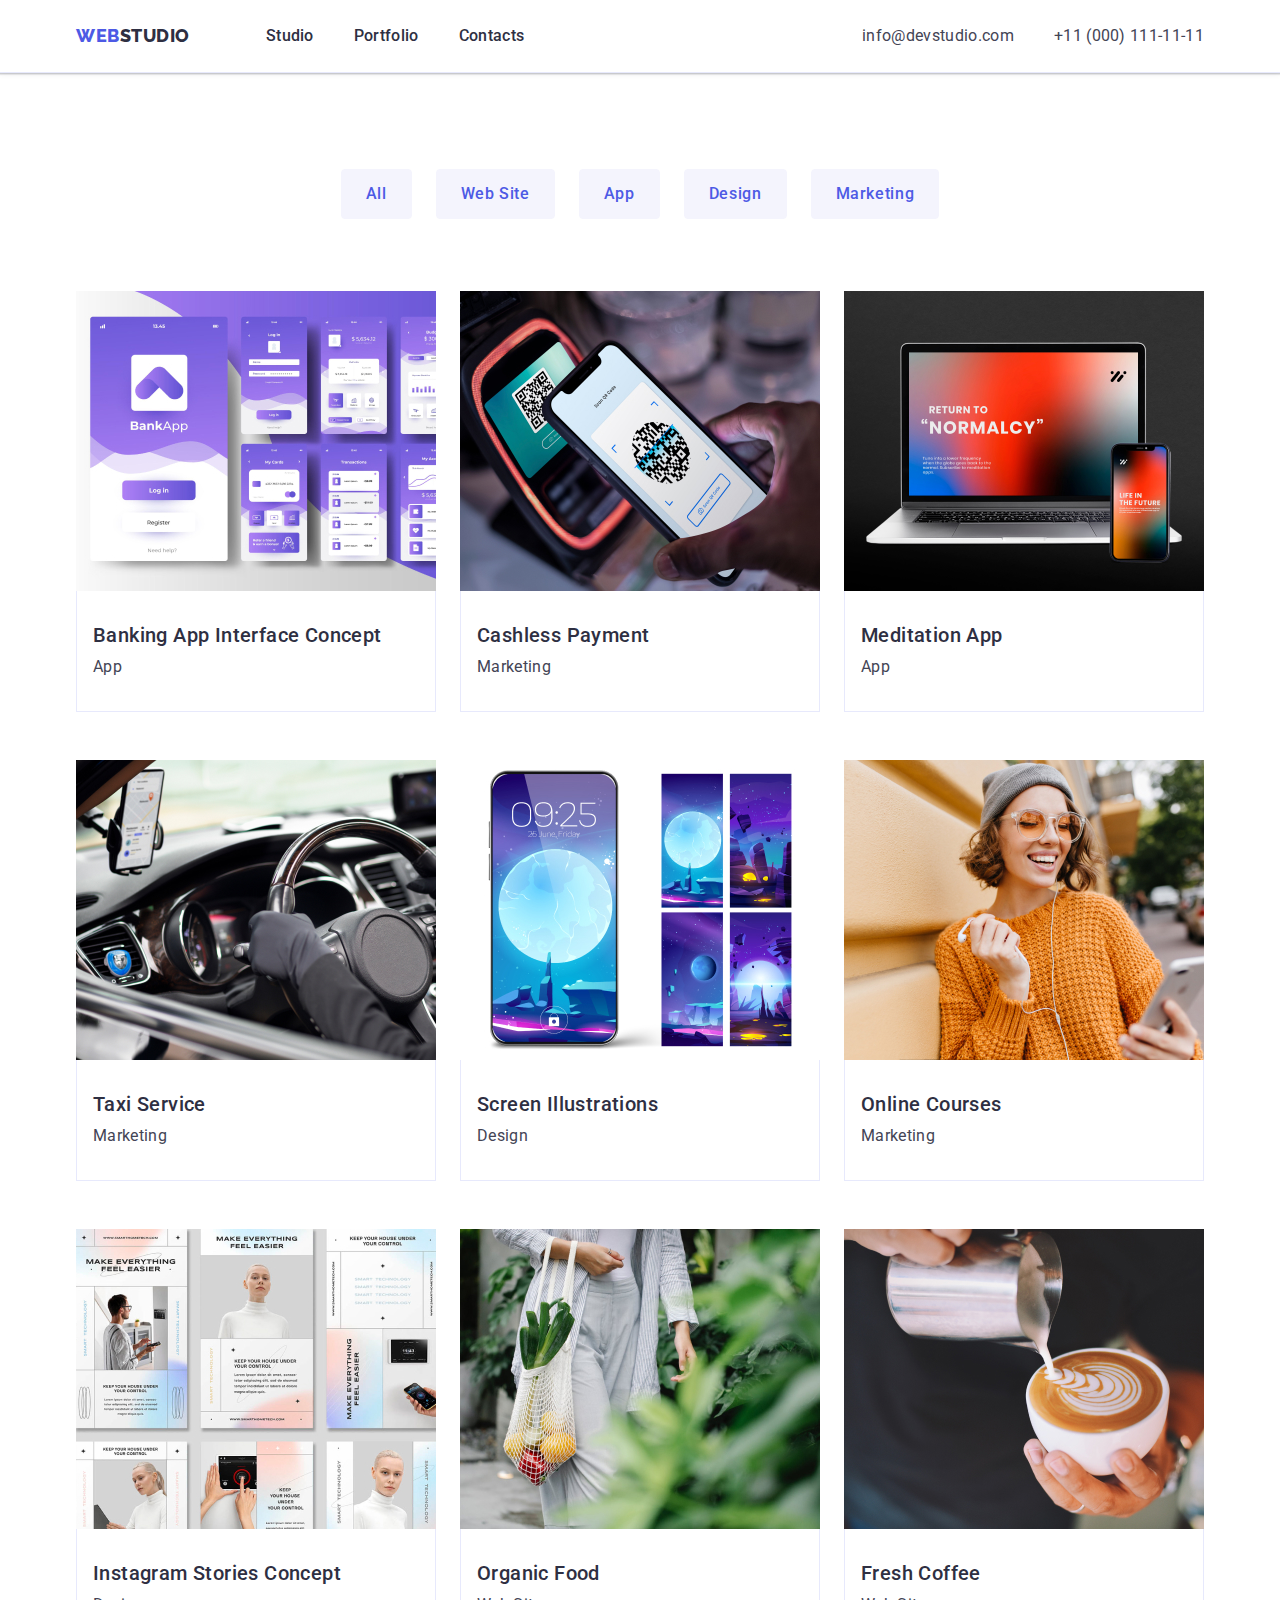
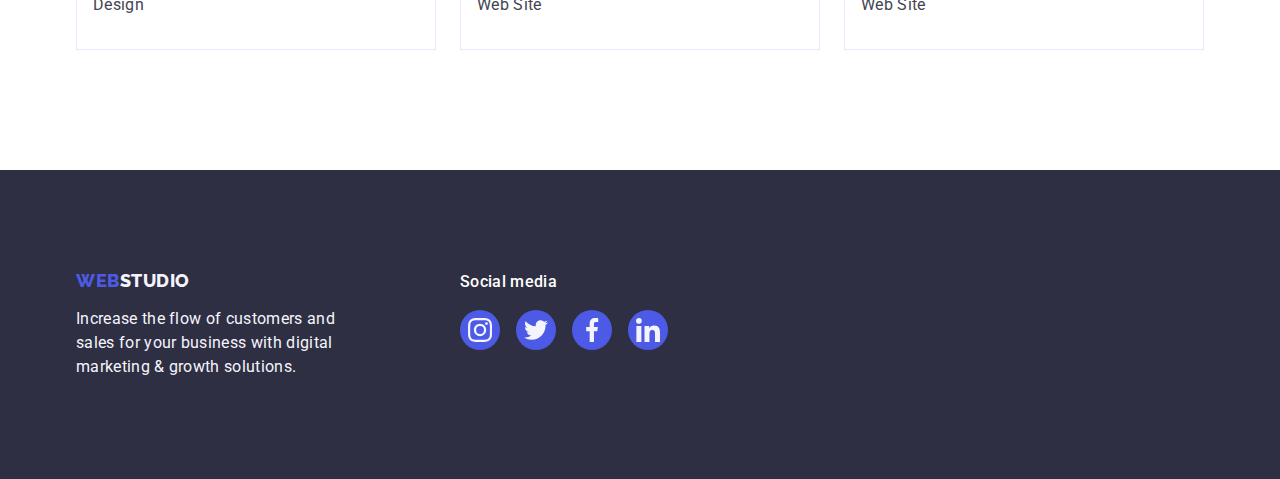
==== portfolio.html @ c82ad224 "Initial commit" ====
<!DOCTYPE html>
<html lang="en">

<head>
    <meta charset="UTF-8">
    <meta http-equiv="X-UA-Compatible" content="IE=edge">
    <meta name="viewport" content="width=device-width, initial-scale=1.0">
    <title>Hw1</title>
    <link rel="preconnect" href="https://fonts.googleapis.com">
    <link rel="preconnect" href="https://fonts.gstatic.com" crossorigin>
    <link href="https://fonts.googleapis.com/css2?family=Raleway:wght@800&family=Roboto:wght@400;500;700;900&display=swap" rel="stylesheet">
    <link href="https://cdn.jsdelivr.net/npm/modern-normalize@1.1.0/modern-normalize.min.css" rel="stylesheet">
    <link rel="stylesheet" href="./css/style.css">
</head>

<!-- Body -->

<body class="body">

    <!-- Header -->
    <header class="header">
    
        <!-- Navigation -->
        <div class="container header-container">
            <nav class="heder-nav">
                <a href="./index.html" class="link web-logo logo">Web<span class="head-studio">Studio</span></a>
                <ul class="list head-nav-links">
                    <li> <a href="./index.html" class="header-links link links"> Studio </a> </li>
                    <li> <a href="./portfolio.html" class="header-links link links"> Portfolio </a> </li>
                    <li> <a href="" class="header-links link links"> Contacts </a> </li>
                </ul>
            </nav>
            <!-- Adress -->
            <address class="adress">
                <ul class="list contact-head-list">
                    <li><a href="mailto:info@devstudio.com" class="link adress-link links">info@devstudio.com</a></li>
                    <li><a href="tel:+110001111111" class="link contact-link links">+11 (000) 111-11-11</a></li>
                </ul>
            </address>
        </div>
    
    </header>



    <!-- Main content-->
    <main>

        <section class="portfolio-sections">
            <div class="container">
                <h1 hidden class="prtf-hidden-title">Buttons</h1>
                <!-- Filters Buttons -->
                <ul class="list filter-button-list">
                    <li>
                        <button type="button" class="filter-button btns">All</button>
                    </li>
                    <li>
                        <button type="button" class="filter-button btns">Web Site</button>
                    </li>
                    <li>
                        <button type="button" class="filter-button btns">App</button>
                    </li>
                    <li>
                        <button type="button" class="filter-button btns">Design</button>
                    </li>
                    <li>
                        <button type="button" class="filter-button btns">Marketing</button>
                    </li>
                </ul>
            

                <!-- Finger -->

                <!-- Rows -->


                <!-- Row 1 -->
            
                <ul class="list prtf-card-list">
                    <!-- Project Card 1 -->
                    <li class="prtf-card-item">
                        <a href="" class="link prtf-card-link">
                            <img src="./images/portfolio/violet-screens.jpg" alt="Violet-screens" width="360" height="300">
                            <div class="prtf-card-content">
                                <h2 class="description">Banking App Interface Concept</h2>
                                <p class="prtf-paragraph">App</p>
                            </div>
                        </a>
                    </li>
                    <!-- Project Card 2 -->
                    <li class="prtf-card-item">
                        <a href="" class="link prtf-card-link">
                            <img src="./images/portfolio/pay-phone.jpg" alt="Cars playment" width="360" height="300">
                            <div class="prtf-card-content">
                                <h2 class="description">Cashless Payment</h2>
                                <p class="prtf-paragraph">Marketing</p>
                            </div>
                        </a>
                    </li>
                    <!-- Project Card 3 -->
                    <li class="prtf-card-item">
                        <a href="" class="link prtf-card-link">
                            <img src="./images/portfolio/notebook.jpg" alt="Notebook" width="360" height="300">
                            <div class="prtf-card-content">
                                <h2 class="description">Meditation App</h2>
                                <p class="prtf-paragraph">App</p>
                            </div>
                        </a>
                    </li>
                    <!-- Row 2 -->
                    <!-- Project Card 1 -->
                    <li class="prtf-card-item">
                        <a href="" class="link prtf-card-link">
                            <img src="./images/portfolio/car-sterring.jpg" alt="Taxi" width="360" height="300">
                            <div class="prtf-card-content">
                                <h2 class="description">Taxi Service</h2>
                                <p class="prtf-paragraph">Marketing</p>
                            </div>
                        </a>
                    </li>
                    <!-- Project Card 2 -->
                    <li class="prtf-card-item">
                        <a href="" class="link prtf-card-link">
                            <img src="./images/portfolio/moon-on-screen.jpg" alt="Screen illustrations" width="360" height="300">
                            <div class="prtf-card-content">
                                <h2 class="description">Screen Illustrations</h2>
                                <p class="prtf-paragraph">Design</p>
                            </div>
                        </a>
                    </li>
                    <!-- Project Card 3 -->
                    <li class="prtf-card-item">
                        <a href="" class="link prtf-card-link">
                            <img src="./images/portfolio/girl.jpg" alt="Smile girl" width="360" height="300">
                            <div class="prtf-card-content">
                                <h2 class="description">Online Courses</h2>
                                <p class="prtf-paragraph">Marketing</p>
                            </div>
                        </a>
                    </li>
                    <!-- Row 3 -->
                    <!-- Project Card 1 -->
                    <li class="prtf-card-item">
                        <a href="" class="link prtf-card-link">
                            <img src="./images/portfolio/ankets.jpg" alt="Instagram stories concept" width="360" height="300">
                            <div class="prtf-card-content">
                                <h2 class="description">Instagram Stories Concept</h2>
                                <p class="prtf-paragraph">Design</p>
                            </div>
                        </a>
                    </li>
                    <!-- Project Card 2 -->
                    <li class="prtf-card-item">
                        <a href="" class="link prtf-card-link">
                            <img src="./images/portfolio/fruit-pack.jpg" alt="Organic food" width="360" height="300">
                            <div class="prtf-card-content">
                                <h2 class="description">Organic Food</h2>
                                <p class="prtf-paragraph">Web Site</p>
                            </div>
                        </a>
                    </li>
                    <!-- Project Card 3 -->
                    <li class="prtf-card-item">
                        <a href="" class="link prtf-card-link">
                            <img src="./images/portfolio/coffe.jpg" alt="Fresh coffee" width="360" height="300">
                            <div class="prtf-card-content">
                                <h2 class="description">Fresh Coffee</h2>
                                <p class="prtf-paragraph">Web Site</p>
                            </div>
                        </a>
                    </li>
                </ul>
            </div>
           
        </section>
    </main>


    <!-- Footer -->

    <footer class="footer ">
        <div class="container flex-footer">
            <div class="footer-logo">
                <a href="./index.html" class="link web-logo logo-pad">Web<span class="studio-color">Studio</span></a>
                <p class="foter-paragraph">Increase the flow of customers and sales for your business with digital marketing
                    &#38; growth solutions.</p>
            </div>
            <div class="social-media">
                <p class="social-title">Social media</p>
                <ul class="list social-footer">
                    <li class="social-footer-list">
                        <a href="" class="link footer-items" target="_blank" rel="noopener norefferer">
                            <svg class="icon" width="24" height="24">
                                <use href="./images/icons.svg#instagram"></use>
                            </svg>
                        </a>
                    </li>
                    <li class="social-footer-list">
                        <a href="" class="link footer-items" target="_blank" rel="noopener norefferer">
                            <svg class="icon" width="24" height="24">
                                <use href="./images/icons.svg#twitter"></use>
                            </svg>
                        </a>
                    </li>
                    <li class="social-footer-list">
                        <a href="" class="link footer-items" target="_blank" rel="noopener norefferer">
                            <svg class="icon" width="24" height="24">
                                <use href="./images/icons.svg#facebook"></use>
                            </svg>
                        </a>
                    </li>
                    <li class="social-footer-list">
                        <a href="" class="link footer-items" target="_blank" rel="noopener norefferer">
                            <svg class="icon" width="24" height="24">
                                <use href="./images/icons.svg#linkedin"></use>
                            </svg>
                        </a>
                    </li>
                </ul>
            </div>
        </div>
    </footer>
</body>

</html>
---- css/style.css ----
/* Reset */
h1,h2,h3,h4,h5,h6,p {margin: 0;}
a {text-decoration: none; color: currentColor;}
ul {margin: 0; padding: 0; list-style: none;}
img {display: block; max-width: 100%; height: auto;}
button {cursor: pointer; color: currentColor;}
li:last-child {margin-bottom: 0;}
.list {list-style: none; padding: 0; margin: 0;
}
.link { text-decoration: none; color: currentColor;
}


/* Root */
:root {
	--iris: #4d5ae5;
	--ocean: #404bbf;
	--navy-blue: #2e2f42;
	--green: #31d0aa;
	--slate: #434455;
	--light-slate: #8e8f99;
	--cornflower: #e7e9fc;
	--cloud: #f4f4fd;
	--navy-blue-modal: #2e2f42;
	--grey: #2e2f42;
	--white: #ffffff;
	--dairy: #fcfcfc;

}

/* Other */
.body {
font-family: "Roboto", sans-serif; 
color: var(--slate); 
background-color: var(--white);
}

.links:hover, .links:focus {
color: var(--ocean); 
cursor: pointer
}

.container{
width: 1158px;
margin: 0 auto;
padding-left: 15px;
padding-right: 15px;
}

.sections{
padding: 120px 0;
}

.icon{
fill: var(--cloud);
}



/* Header */
.header{
border-bottom: 1px solid var(--cornflower);
box-shadow: 0px 2px 1px rgba(46, 47, 66, 0.08), 0px 1px 1px rgba(46, 47, 66, 0.16), 0px 1px 6px rgba(46, 47, 66, 0.08);

}



/* logo */
.web-logo {
font-family: "Raleway", sans-serif;
font-weight: 800;
font-size: 18px;
line-height: 1.17;
letter-spacing: 0.03em;
text-transform: uppercase;
color: var(--iris);
}
.logo{
margin-right: 76px;
}

.head-studio {
font-family: "Raleway", sans-serif;
font-weight: 800;
font-size: 18px;
line-height: 1.3;
letter-spacing: 0.03em;
text-transform: uppercase;
color: var(--navy-blue);
}

/* Navigation */
.heder-nav{
display: flex;
align-items: center;
margin-right: auto;
}


/* links */
.adress-link, .contact-link {
color: var(--slate);
display: block;
padding-top: 24px;
padding-bottom: 24px;
}

.adress {
font-style: normal;
font-weight: 400;
font-size: 16px;
line-height: 1.5;
letter-spacing: 0.02em;
}

.header-links{
display: block;
padding-top: 24px;
padding-bottom: 24px;
font-weight: 500;
font-size: 16px;
line-height: 1.5;
letter-spacing: 0.02em;
color: var(--grey);
}


/* Header flex elements */
.header-container, .contact-head-list{
display: flex;
align-items: center;
gap: 40px;
}

.head-nav-links{
display: flex;
align-items: center;
gap: 40px;
}


/* Studio */

/* Hero image */
.first-sections {
background-color: var(--grey);
padding: 188px 0;
background-image: linear-gradient(rgba(46, 47, 66, 0.7), rgba(46, 47, 66, 0.7)), url(../images/background/people-office1.jpg);
background-repeat: no-repeat;
background-position: center;
background-size: cover;
max-width: 1440px;
margin: 0 auto;
}



.first-title {
font-weight: 700;
font-size: 56px;
text-align: center;
letter-spacing: 0.02em;
line-height: 1.07;
color: var(--white);
width: 496px;
margin: 0 auto;
margin-bottom: 48px;
max-width: 496px;
}


 /* Order button */
.order-button {
font-family: "Roboto", sans-serif;
background-color: var(--iris);
font-weight: 500;
font-size: 16px;
line-height: 1.5;
letter-spacing: 0.04em;
color: var(--white);
cursor: pointer;
margin: 0 auto;
}

.btn{
gap: 10px;
align-items: center;
display: block;
min-width: 169px;
height: 56px;
border: none;
border-radius: 4px; 
box-shadow: 0px 4px 4px rgba(0, 0, 0, 0.15); 
padding: 16px 32px;
}

.order-button:hover, .order-button:focus {
background-color: var(--ocean);
}


/* Section 1 */
.second-sections {
}

.hidden-title {
}

.title-list {
width: 264px;
}
.strategy-icons-container{
display: flex;
align-items: center;
justify-content: center;
width: 264px;
height: 112px;
background: var(--cloud);
border-radius: 4px;
/* padding: 24px 100px; */
margin-bottom: 8px;
}

.strategy-icons{
}

.cards-title {
font-weight: 500;
font-size: 20px;
line-height: 1.2;
letter-spacing: 0.02em;
color: var(--navy-blue);
margin-bottom: 8px;
}

.std-paragraph {
font-weight: 400;
font-size: 16px;
line-height: 1.5;
letter-spacing: 0.02em;
color: var(--slate);
}


/* Flex elements section 1*/
.flex-features{
display: flex;
justify-content: center;
align-items: center;
flex-direction: row;
gap: 24px;
}


/* Section 2 */
.thrid-sections {
padding-bottom: 120px;
}

.second-title {
font-weight: 700;
font-size: 36px;
text-align: center;
line-height: 1.11;
letter-spacing: 0.02em;
text-transform: capitalize;
color: var(--navy-blue);
margin-bottom: 72px;
}

/* flex elements section 2*/
.studio-image-list{
display: flex;
justify-content: center;
align-items: center;
gap: 24px;
}

.studio-image{
width: calc((100% - 48px) / 3);
}


/* Section 3 */
.four-sections {
background-color: var(--cloud);
}

.thrid-title {
font-weight: 700;
font-size: 36px;
line-height: 1.11;
text-align: center;
letter-spacing: 0.02em;
text-transform: capitalize;
color: var(--navy-blue);
margin-bottom: 72px;
}

.photo-title{
font-weight: 500;
font-size: 20px;
line-height: 1.2;
letter-spacing: 0.02em;
color: var(--navy-blue);
margin-bottom: 8px;
text-align: center;
}

.photo-text{
text-align: center;
margin-bottom: 8px;
}

.descr-photo{
padding: 32px 0px;
}

.team-list {
background-color: var(--white);
}

.team-item-container {
box-shadow: 0px 1px 6px rgba(46, 47, 66, 0.08), 
0px 1px 1px rgba(46, 47, 66, 0.16), 
0px 2px 1px rgba(46, 47, 66, 0.08);
border-radius: 0px 0px 4px 4px;
}



/* Flex elements section 3*/
.team-list-container {
display: flex;
justify-content: center;
align-items: center;
gap: 24px;
}
.social-list{
display: flex;
flex-direction: row;
align-items: center;
justify-content: center;
gap: 24px;
}
.social-items-list{

}
.social-items{
display: flex;
align-items: center;
justify-content: center;
width: 40px;
height: 40px;
background-color: var(--iris);
border-radius: 50%;
}

.social-items:hover, .social-items:focus{background-color: var(--ocean);}

/* Section 4 */

.customers-title{
font-weight: 700;
font-size: 36px;
line-height: 1.1;
text-align: center;
letter-spacing: 0.02em;
text-transform: capitalize;
color: var(--navy-blue);
margin-bottom: 72px;
}

.customer-list {
display: flex;
gap: 24px;
}


.client-list{
height: 88px;
width: calc((100% - 120px) / 6);
}

.customer-item{
}

.customer-link{
/* padding: 16px 32px; */
width: 100%;
height: 100%;
display: flex;
align-items: center;
justify-content: center;
border: 1px solid var(--light-slate);
border-radius: 4px;
color: var(--light-slate);
fill: var(--light-slate);
/* max-width: 168px; */
}

.customer-link:hover, .customer-link:focus {fill: var(--ocean); border-color: var(--ocean); color: var(--ocean);
}


/* Portfolio */
.portfolio-sections {
padding: 96px 0 120px
}
.prtf-hidden-title {
}


/* Buttons sections */
.filter-button {
font-family: "Roboto", sans-serif;
font-weight: 500;
font-size: 16px;
text-align: center;
line-height: 1.5;
letter-spacing: 0.04em;
background-color: var(--cloud);
color: var(--iris);
border: 1px solid var(--cloud);
border-radius: 4px;
}

.filter-button:hover, .filter-button:focus {
background-color: var(--ocean);
color: var(--white);
border: 1px solid transparent;
cursor: pointer;
box-shadow: 0px 3px 1px rgba(0, 0, 0, 0.1), 0px 2px 1px rgba(0, 0, 0, 0.08), 0px 2px 2px rgba(0, 0, 0, 0.12);
border-radius: 4px;
}


/* Flex button elements */
.btns{
display: flex;
flex-direction: row;
justify-content: center;
align-items: center;
padding: 12px 24px;
}

.filter-button-list{
display: flex;
align-items: center;
justify-content: center;
gap: 24px;
margin-bottom: 72px;
}


/* Links sections */

.description {
font-weight: 500;
font-size: 20px;
letter-spacing: 0.02em;
line-height: 1.2;
color: var(--navy-blue);
margin-bottom: 8px;
}

.prtf-paragraph{
font-weight: 400;
font-size: 16px;
letter-spacing: 0.02em;
line-height: 1.5;
color: var(--slate);
}

.prtf-card-item {
width: 360px; 
}

.prtf-card-link{
display: block;
}

.prtf-card-link:hover, .prtf-card-link:focus{
box-shadow: 0px 1px 6px rgba(46, 47, 66, 0.08), 0px 1px 1px rgba(46, 47, 66, 0.16), 0px 2px 1px rgba(46, 47, 66, 0.08);
}

/* Flex card content */
.prtf-card-content{
padding: 32px 16px;
border: 1px solid var(--cornflower);
border-top: none; 
}

.prtf-card-list{
display: flex;
flex-wrap: wrap;
/* width: calc(100% - (24px * 2) / 3); */
gap: 48px 24px;
}


/* Footer */
.footer {
background-color: var(--navy-blue);
padding: 100px 0;
}

.foter-paragraph {
color: var(--cloud);
max-width: 264px;
font-weight: 400;
letter-spacing: 0.02em;
line-height: 1.5;
}

.logo-pad {
display: inline-block;
margin-bottom: 16px;
}

.studio-color {
font-family: "Raleway", sans-serif;
font-weight: 800;
font-size: 18px;
letter-spacing: 0.03em;
line-height: 1.17;
text-transform: uppercase;
color: var(--cloud);
}

.flex-footer{
display: flex;
flex-direction: row;
align-items: baseline;
}
.footer-logo{
margin-right: 120px;
}
.social-title{
font-weight: 500;
font-size: 16px;
line-height: 1.5;
letter-spacing: 0.02em;
color: var(--white);
margin-bottom: 16px;
}

.social-footer{
display: flex;
flex-direction: row;
align-items: center;
gap: 16px;
}

.social-footer-list{
}

.footer-items{
display: flex;
align-items: center;
justify-content: center;
width: 40px;
height: 40px;
background-color: var(--iris);
border-radius: 50%;
}

.footer-items:hover, .footer-items:focus{ background-color: var(--green);}
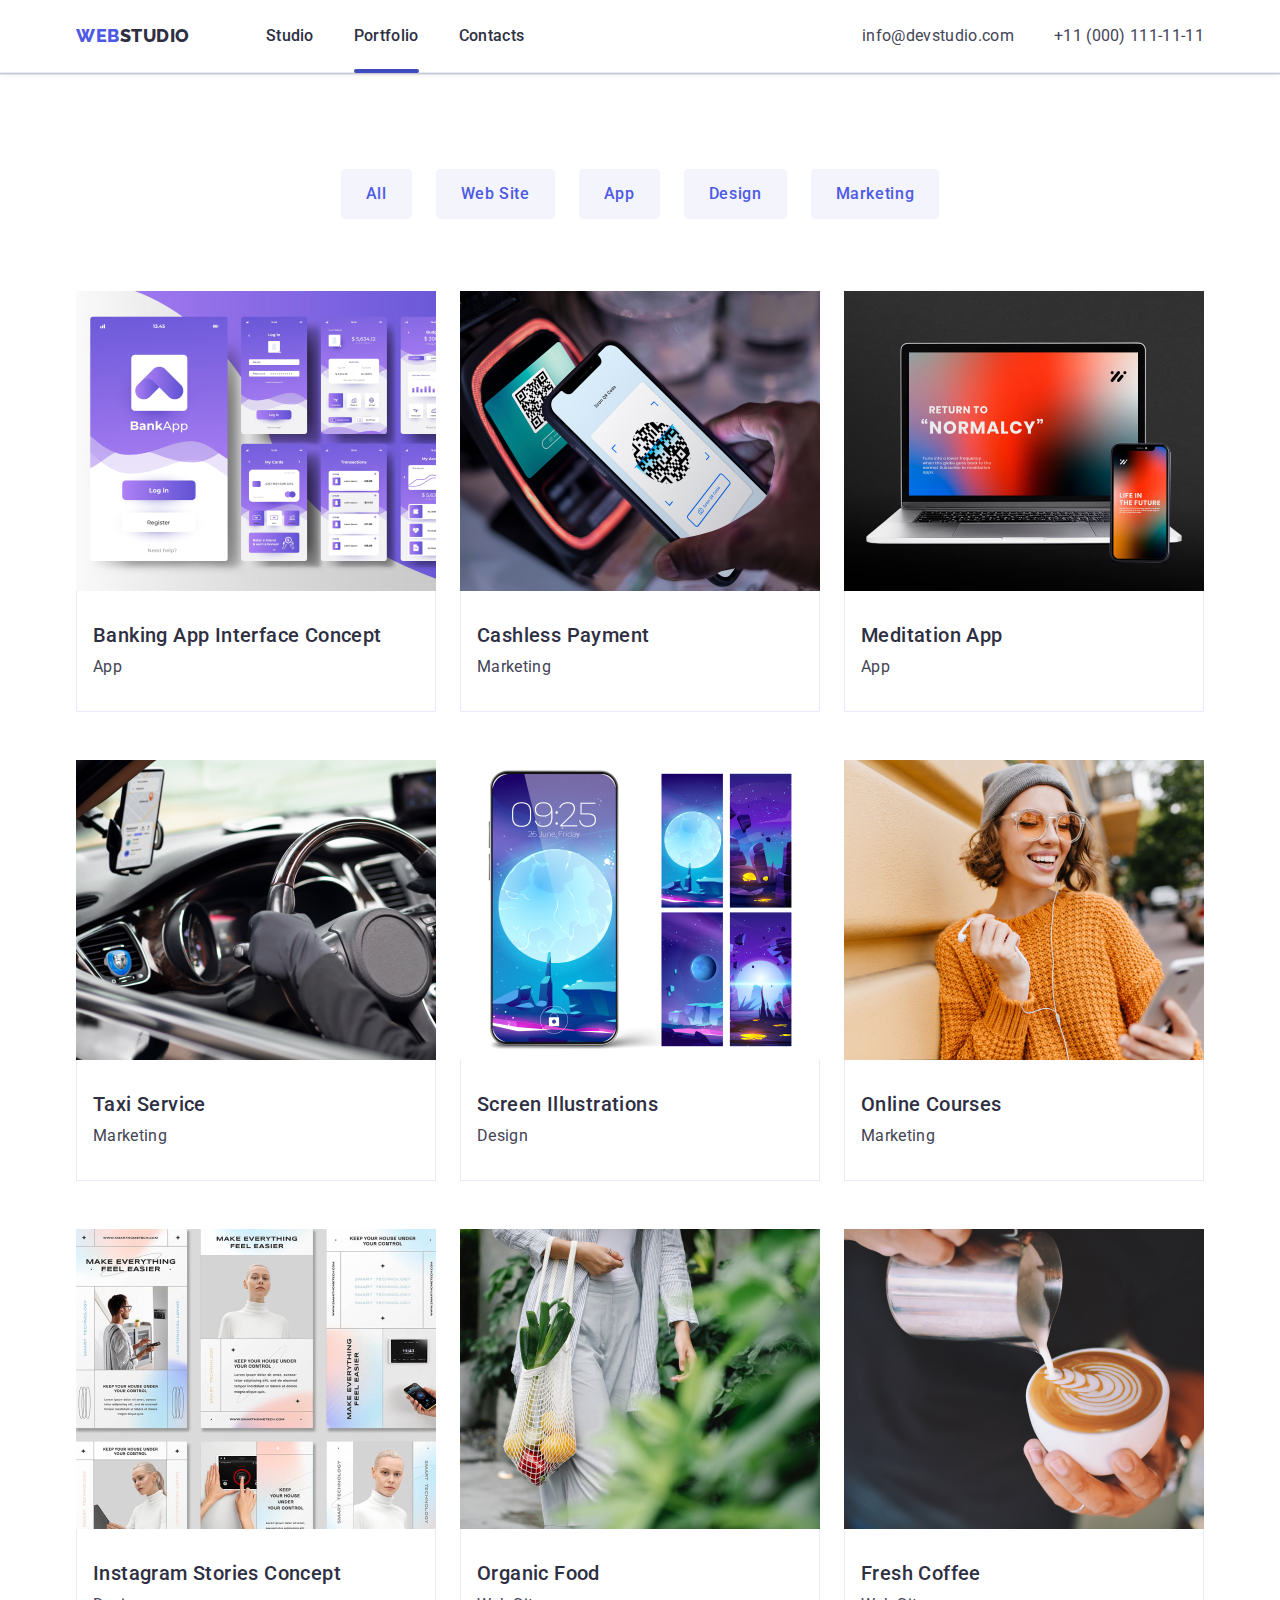
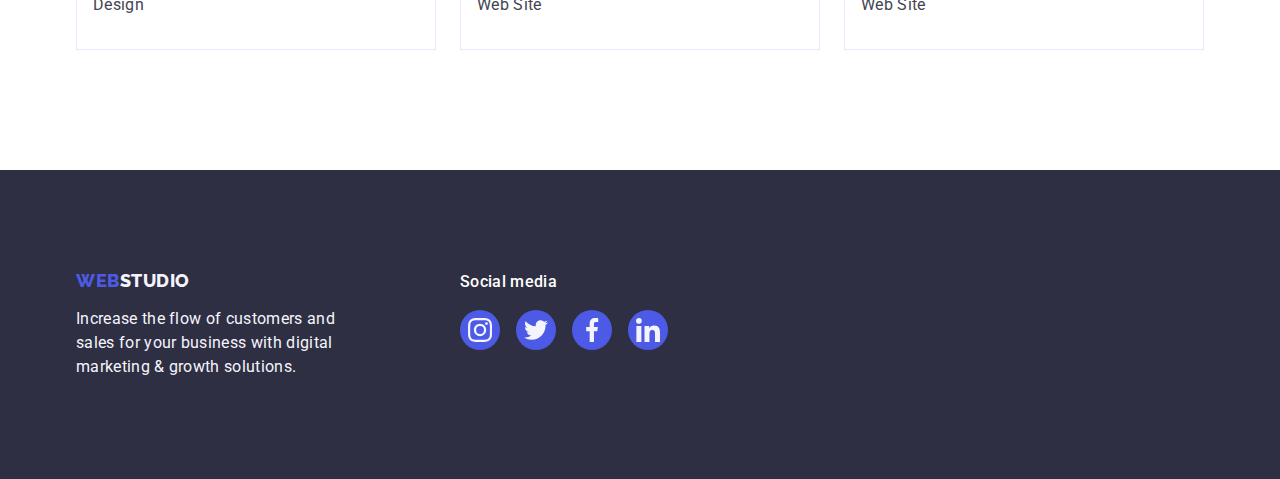
==== commit 062af296: "1" ====
--- a/portfolio.html
+++ b/portfolio.html
@@ -26,7 +26,7 @@
                 <a href="./index.html" class="link web-logo logo">Web<span class="head-studio">Studio</span></a>
                 <ul class="list head-nav-links">
                     <li> <a href="./index.html" class="header-links link links"> Studio </a> </li>
-                    <li> <a href="./portfolio.html" class="header-links link links"> Portfolio </a> </li>
+                    <li> <a href="./portfolio.html" class="header-links current link links"> Portfolio </a> </li>
                     <li> <a href="" class="header-links link links"> Contacts </a> </li>
                 </ul>
             </nav>
--- a/css/style.css
+++ b/css/style.css
@@ -61,7 +61,9 @@
 .header{
 border-bottom: 1px solid var(--cornflower);
 box-shadow: 0px 2px 1px rgba(46, 47, 66, 0.08), 0px 1px 1px rgba(46, 47, 66, 0.16), 0px 1px 6px rgba(46, 47, 66, 0.08);
-
+/* position: fixed;
+top: 0;
+width: 100%; */
 }
 
 
@@ -123,6 +125,27 @@
 line-height: 1.5;
 letter-spacing: 0.02em;
 color: var(--grey);
+position: relative;
+}
+
+.header-links::after{
+content: "";
+position: absolute;
+bottom: 0;
+left: 0;
+display: block;
+width: 48px;
+height: 4px;
+border-radius: 2px;
+width: 100%;
+bottom: -1px;
+}
+.current{
+}
+
+.header-links.current::after,
+.header-links:hover::after, .header-links:focus::after{
+background-color: var(--ocean);
 }
 
 
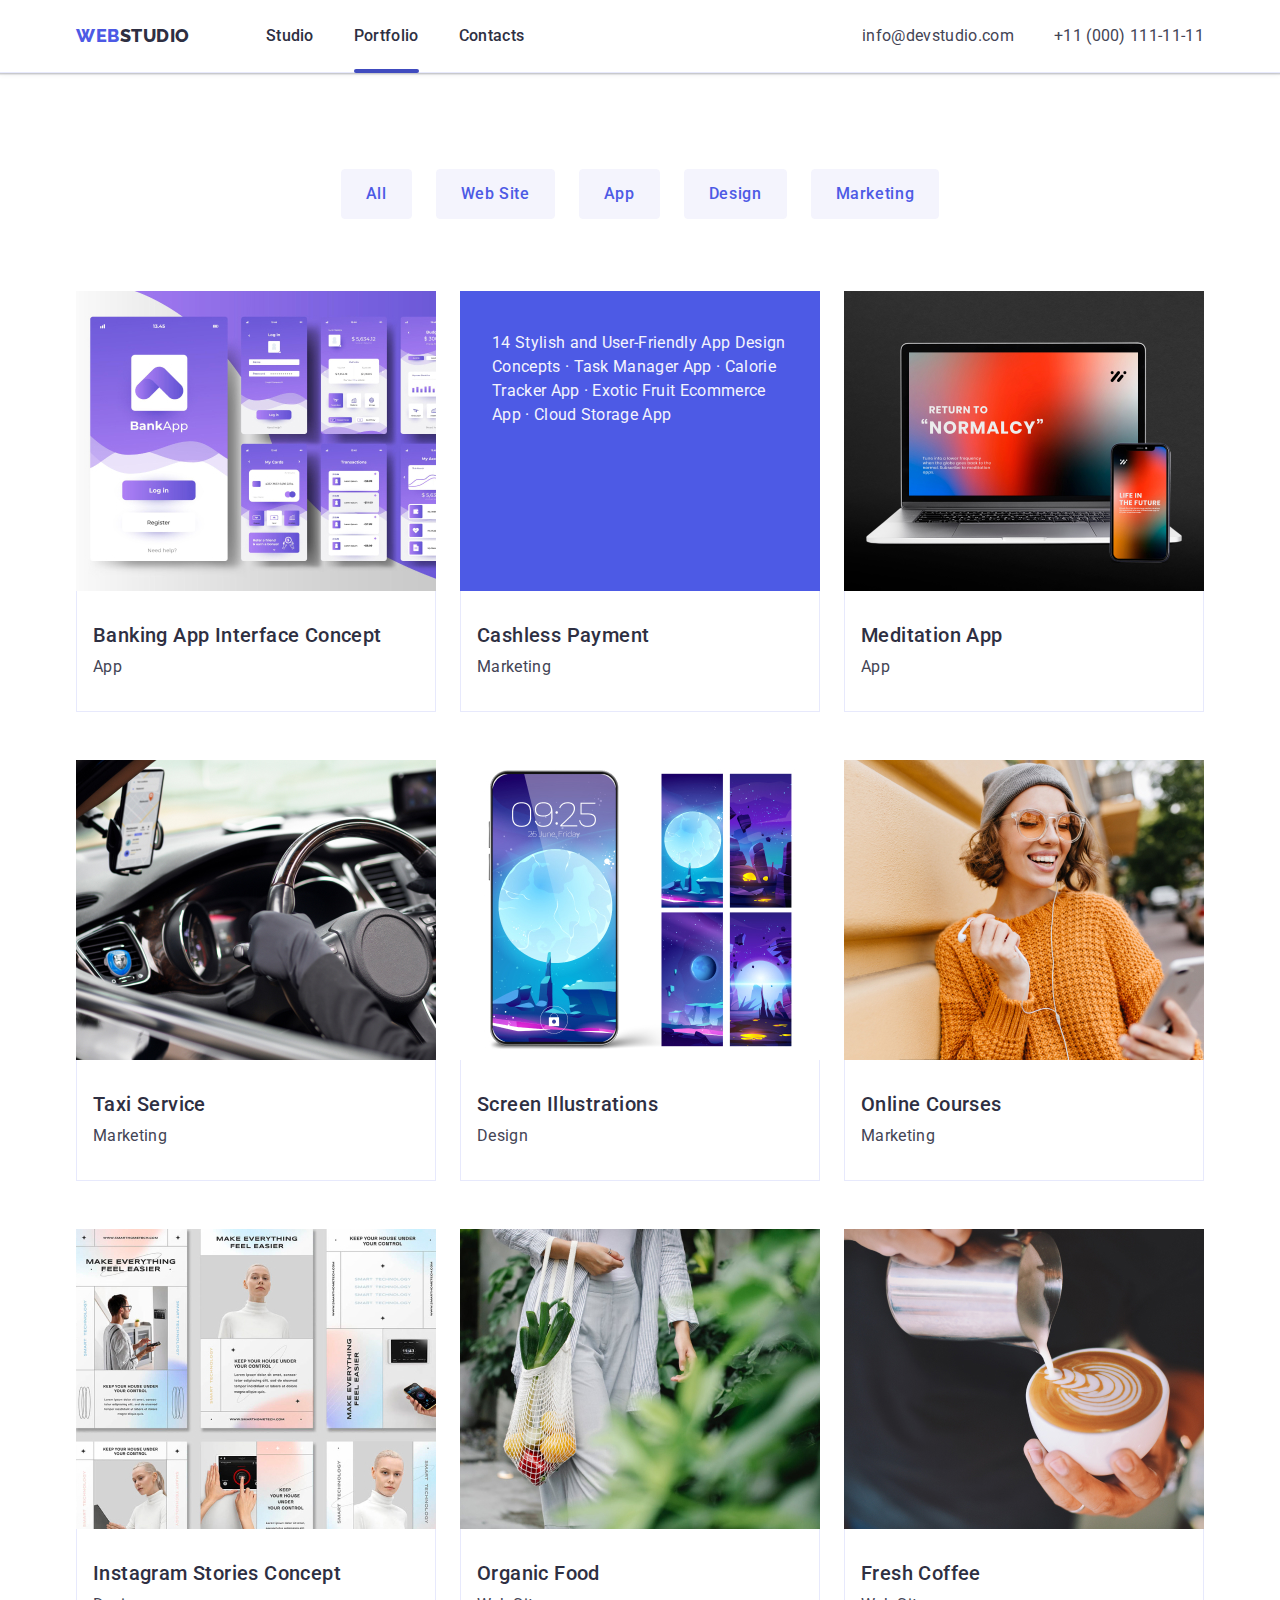
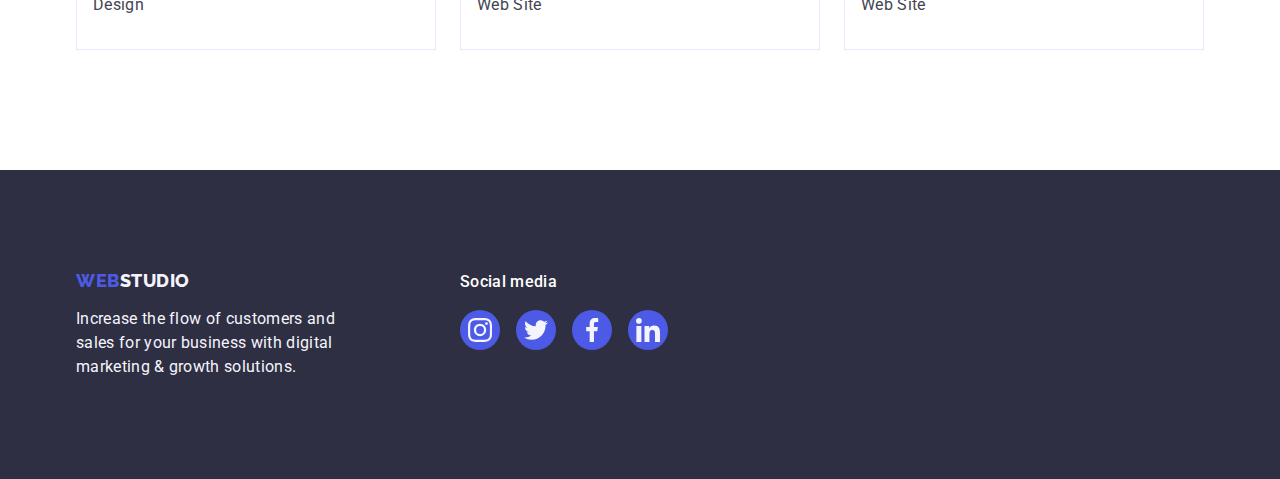
==== commit c0c1dc9f: "1" ====
--- a/portfolio.html
+++ b/portfolio.html
@@ -81,6 +81,9 @@
                     <li class="prtf-card-item">
                         <a href="" class="link prtf-card-link">
                             <img src="./images/portfolio/violet-screens.jpg" alt="Violet-screens" width="360" height="300">
+                            <p>
+
+                            </p>
                             <div class="prtf-card-content">
                                 <h2 class="description">Banking App Interface Concept</h2>
                                 <p class="prtf-paragraph">App</p>
@@ -90,7 +93,16 @@
                     <!-- Project Card 2 -->
                     <li class="prtf-card-item">
                         <a href="" class="link prtf-card-link">
-                            <img src="./images/portfolio/pay-phone.jpg" alt="Cars playment" width="360" height="300">
+                            <div class="prtf-image-box">
+                                <img src="./images/portfolio/pay-phone.jpg" alt="Cars playment" width="360" height="300">
+                                <p class="hidden-card-text">
+                                    14 Stylish and User-Friendly App Design Concepts
+                                    · Task Manager App
+                                    · Calorie Tracker App
+                                    · Exotic Fruit Ecommerce App
+                                    · Cloud Storage App
+                                </p>
+                            </div>
                             <div class="prtf-card-content">
                                 <h2 class="description">Cashless Payment</h2>
                                 <p class="prtf-paragraph">Marketing</p>
@@ -101,6 +113,9 @@
                     <li class="prtf-card-item">
                         <a href="" class="link prtf-card-link">
                             <img src="./images/portfolio/notebook.jpg" alt="Notebook" width="360" height="300">
+                            <p>
+
+                            </p>
                             <div class="prtf-card-content">
                                 <h2 class="description">Meditation App</h2>
                                 <p class="prtf-paragraph">App</p>
@@ -108,30 +123,39 @@
                         </a>
                     </li>
                     <!-- Row 2 -->
-                    <!-- Project Card 1 -->
+                    <!-- Project Card 4 -->
                     <li class="prtf-card-item">
                         <a href="" class="link prtf-card-link">
                             <img src="./images/portfolio/car-sterring.jpg" alt="Taxi" width="360" height="300">
+                            <p>
+
+                            </p>
                             <div class="prtf-card-content">
                                 <h2 class="description">Taxi Service</h2>
                                 <p class="prtf-paragraph">Marketing</p>
                             </div>
                         </a>
                     </li>
-                    <!-- Project Card 2 -->
+                    <!-- Project Card 5 -->
                     <li class="prtf-card-item">
                         <a href="" class="link prtf-card-link">
                             <img src="./images/portfolio/moon-on-screen.jpg" alt="Screen illustrations" width="360" height="300">
+                            <p>
+
+                            </p>
                             <div class="prtf-card-content">
                                 <h2 class="description">Screen Illustrations</h2>
                                 <p class="prtf-paragraph">Design</p>
                             </div>
                         </a>
                     </li>
-                    <!-- Project Card 3 -->
+                    <!-- Project Card 6 -->
                     <li class="prtf-card-item">
                         <a href="" class="link prtf-card-link">
                             <img src="./images/portfolio/girl.jpg" alt="Smile girl" width="360" height="300">
+                            <p>
+
+                            </p>
                             <div class="prtf-card-content">
                                 <h2 class="description">Online Courses</h2>
                                 <p class="prtf-paragraph">Marketing</p>
@@ -139,30 +163,39 @@
                         </a>
                     </li>
                     <!-- Row 3 -->
-                    <!-- Project Card 1 -->
+                    <!-- Project Card 7 -->
                     <li class="prtf-card-item">
                         <a href="" class="link prtf-card-link">
                             <img src="./images/portfolio/ankets.jpg" alt="Instagram stories concept" width="360" height="300">
+                            <p>
+
+                            </p>
                             <div class="prtf-card-content">
                                 <h2 class="description">Instagram Stories Concept</h2>
                                 <p class="prtf-paragraph">Design</p>
                             </div>
                         </a>
                     </li>
-                    <!-- Project Card 2 -->
+                    <!-- Project Card 8 -->
                     <li class="prtf-card-item">
                         <a href="" class="link prtf-card-link">
                             <img src="./images/portfolio/fruit-pack.jpg" alt="Organic food" width="360" height="300">
+                            <p>
+
+                            </p>
                             <div class="prtf-card-content">
                                 <h2 class="description">Organic Food</h2>
                                 <p class="prtf-paragraph">Web Site</p>
                             </div>
                         </a>
                     </li>
-                    <!-- Project Card 3 -->
+                    <!-- Project Card 9 -->
                     <li class="prtf-card-item">
                         <a href="" class="link prtf-card-link">
                             <img src="./images/portfolio/coffe.jpg" alt="Fresh coffee" width="360" height="300">
+                            <p>
+
+                            </p>
                             <div class="prtf-card-content">
                                 <h2 class="description">Fresh Coffee</h2>
                                 <p class="prtf-paragraph">Web Site</p>
--- a/css/style.css
+++ b/css/style.css
@@ -508,6 +508,24 @@
 box-shadow: 0px 1px 6px rgba(46, 47, 66, 0.08), 0px 1px 1px rgba(46, 47, 66, 0.16), 0px 2px 1px rgba(46, 47, 66, 0.08);
 }
 
+.prtf-image-box{
+position: relative;
+}
+
+.hidden-card-text{
+position: absolute;
+top: 0;
+left: 0;
+width: 100%;
+padding: 40px 32px 164px;
+background-color: var(--iris);
+color: var(--cloud);
+letter-spacing: 0.02em;
+font-weight: 400;
+font-size: 16px;
+line-height: 1.5;
+}
+
 /* Flex card content */
 .prtf-card-content{
 padding: 32px 16px;
@@ -590,3 +608,40 @@
 }
 
 .footer-items:hover, .footer-items:focus{ background-color: var(--green);}
+
+
+/* Modal window */
+.backdrop{
+position: absolute;
+top: 0;
+left: 0;
+width: 1440px;
+height: 677px;
+background-color: rgba(46, 47, 66, 0.4);
+}
+.modal {
+position: absolute;
+width: 408px;
+min-height: 576px;
+left: 516px;
+top: 88px;
+background: var(--dairy);
+box-shadow: 0px 1px 1px rgba(0, 0, 0, 0.14), 0px 1px 3px rgba(0, 0, 0, 0.12), 0px 2px 1px rgba(0, 0, 0, 0.2);
+border-radius: 4px;
+padding: 24px;
+}
+.modal-button {
+display: block;
+width: 24px;
+height: 24px;
+margin-left: auto;
+border-radius: 50%;
+background: var(--cornflower);
+border: 1px solid rgba(0, 0, 0, 0.1);
+cursor: pointer;
+}
+.modal-icon {
+display: block;
+margin: 0 auto;
+fill: var(--navy-blue);
+}
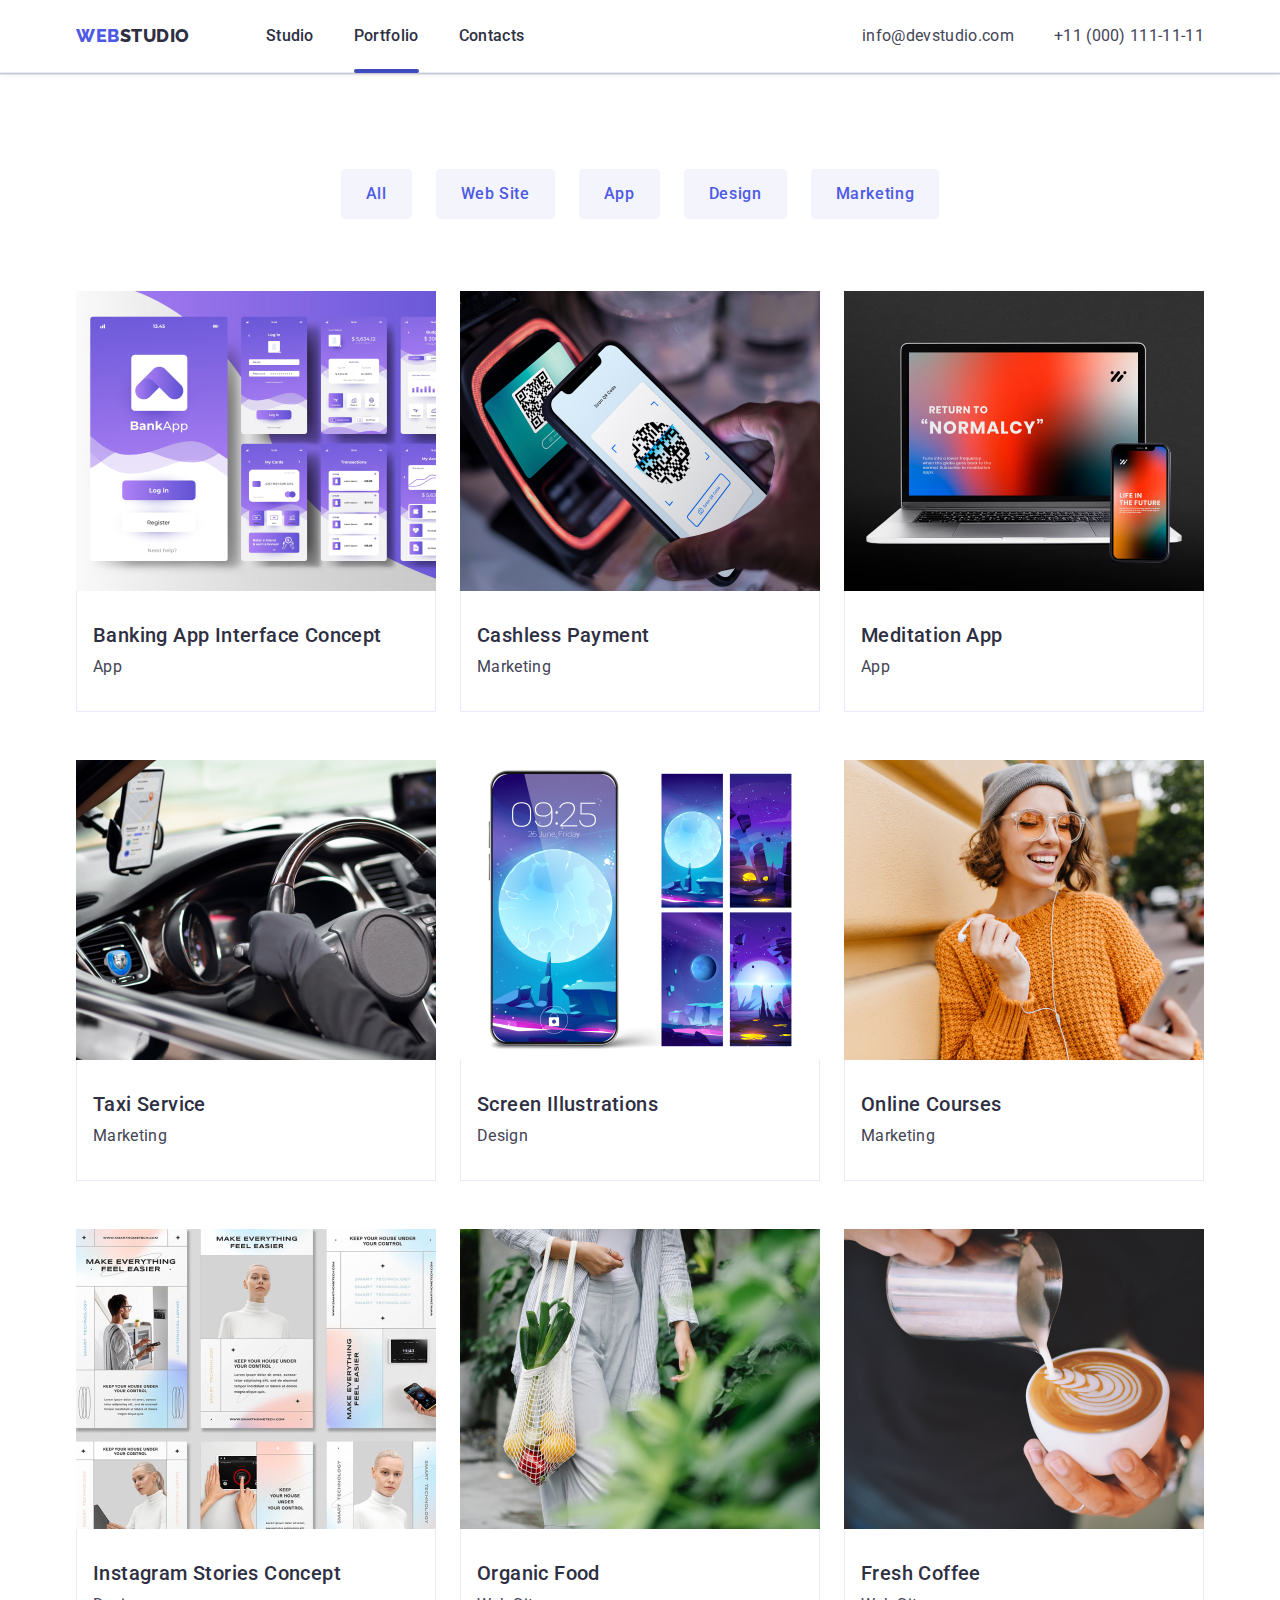
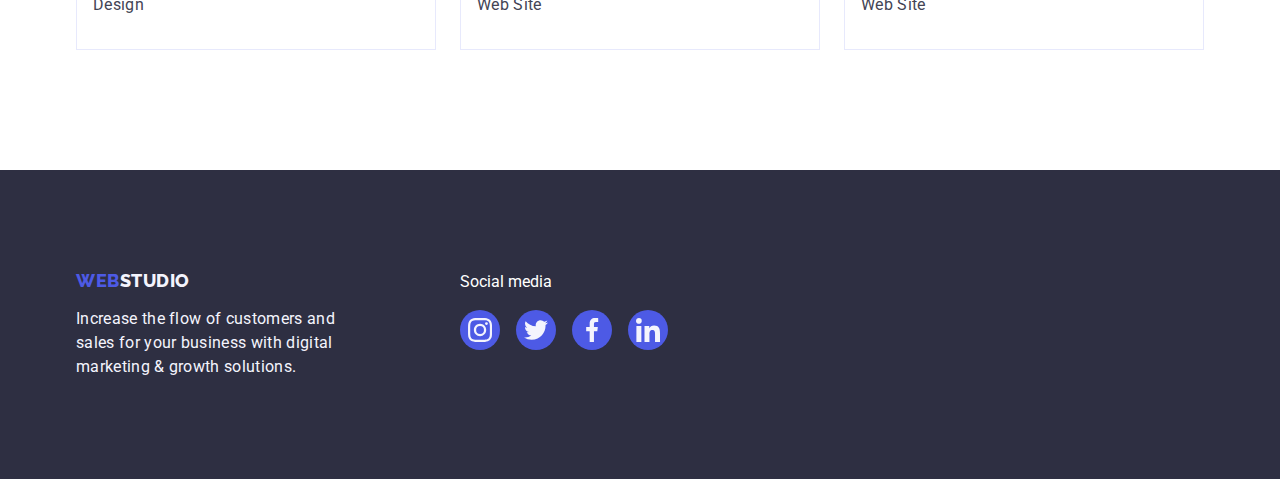
==== commit bc4855dd: "13" ====
--- a/portfolio.html
+++ b/portfolio.html
@@ -6,11 +6,18 @@
     <meta http-equiv="X-UA-Compatible" content="IE=edge">
     <meta name="viewport" content="width=device-width, initial-scale=1.0">
     <title>Hw1</title>
+    <!-- Fonts -->
     <link rel="preconnect" href="https://fonts.googleapis.com">
     <link rel="preconnect" href="https://fonts.gstatic.com" crossorigin>
-    <link href="https://fonts.googleapis.com/css2?family=Raleway:wght@800&family=Roboto:wght@400;500;700;900&display=swap" rel="stylesheet">
+    <link
+        href="https://fonts.googleapis.com/css2?family=Raleway:wght@800&family=Roboto:wght@400;500;700;900&display=swap"
+        rel="stylesheet">
+    <!-- Normalize -->
     <link href="https://cdn.jsdelivr.net/npm/modern-normalize@1.1.0/modern-normalize.min.css" rel="stylesheet">
+    <!-- Style -->
     <link rel="stylesheet" href="./css/style.css">
+    <!-- Aos -->
+    <link href="https://unpkg.com/aos@2.3.1/dist/aos.css" rel="stylesheet">
 </head>
 
 <!-- Body -->
@@ -67,16 +74,10 @@
                         <button type="button" class="filter-button btns">Marketing</button>
                     </li>
                 </ul>
-            
-
-                <!-- Finger -->
-
-                <!-- Rows -->
-
-
-                <!-- Row 1 -->
-            
+
+                <!-- Project cards -->
                 <ul class="list prtf-card-list">
+                    <!-- Row 1 -->
                     <!-- Project Card 1 -->
                     <li class="prtf-card-item">
                         <a href="" class="link prtf-card-link">
@@ -95,13 +96,15 @@
                         <a href="" class="link prtf-card-link">
                             <div class="prtf-image-box">
                                 <img src="./images/portfolio/pay-phone.jpg" alt="Cars playment" width="360" height="300">
-                                <p class="hidden-card-text">
-                                    14 Stylish and User-Friendly App Design Concepts
-                                    · Task Manager App
-                                    · Calorie Tracker App
-                                    · Exotic Fruit Ecommerce App
-                                    · Cloud Storage App
-                                </p>
+                                <div class="overlay">
+                                    <p class="overlay-text">
+                                        14 Stylish and User-Friendly App Design Concepts
+                                        · Task Manager App
+                                        · Calorie Tracker App
+                                        · Exotic Fruit Ecommerce App
+                                        · Cloud Storage App
+                                    </p>
+                                </div>
                             </div>
                             <div class="prtf-card-content">
                                 <h2 class="description">Cashless Payment</h2>
@@ -253,6 +256,12 @@
             </div>
         </div>
     </footer>
+
+
+    <!-- Animation -->
+    <script src="./js/animation.js"></script>
+    <!-- Aos -->
+    <script src="https://unpkg.com/aos@2.3.1/dist/aos.js"></script>
 </body>
 
 </html>
--- a/css/style.css
+++ b/css/style.css
@@ -26,6 +26,7 @@
 	--white: #ffffff;
 	--dairy: #fcfcfc;
 
+	--anim-properties: 250ms cubic-bezier(0.4, 0, 0.2, 1);
 }
 
 /* Other */
@@ -35,6 +36,10 @@
 background-color: var(--white);
 }
 
+.links{
+transition: color var(--anim-properties);
+}
+
 .links:hover, .links:focus {
 color: var(--ocean); 
 cursor: pointer
@@ -60,7 +65,9 @@
 /* Header */
 .header{
 border-bottom: 1px solid var(--cornflower);
-box-shadow: 0px 2px 1px rgba(46, 47, 66, 0.08), 0px 1px 1px rgba(46, 47, 66, 0.16), 0px 1px 6px rgba(46, 47, 66, 0.08);
+box-shadow: 0px 2px 1px rgba(46, 47, 66, 0.08), 
+0px 1px 1px rgba(46, 47, 66, 0.16), 
+0px 1px 6px rgba(46, 47, 66, 0.08);
 /* position: fixed;
 top: 0;
 width: 100%; */
@@ -143,9 +150,7 @@
 .current{
 }
 
-.header-links.current::after,
-.header-links:hover::after, .header-links:focus::after{
-background-color: var(--ocean);
+.header-links.current::after { background-color: var(--ocean);
 }
 
 
@@ -169,7 +174,8 @@
 .first-sections {
 background-color: var(--grey);
 padding: 188px 0;
-background-image: linear-gradient(rgba(46, 47, 66, 0.7), rgba(46, 47, 66, 0.7)), url(../images/background/people-office1.jpg);
+background-image: linear-gradient(rgba(46, 47, 66, 0.7),
+rgba(46, 47, 66, 0.7)), url(../images/background/people-office1.jpg);
 background-repeat: no-repeat;
 background-position: center;
 background-size: cover;
@@ -204,7 +210,13 @@
 color: var(--white);
 cursor: pointer;
 margin: 0 auto;
-}
+
+transition: background-color var(--anim-properties);
+}
+
+.order-button:hover, .order-button:focus { background-color: var(--ocean);
+}
+
 
 .btn{
 gap: 10px;
@@ -218,11 +230,6 @@
 padding: 16px 32px;
 }
 
-.order-button:hover, .order-button:focus {
-background-color: var(--ocean);
-}
-
-
 /* Section 1 */
 .second-sections {
 }
@@ -378,9 +385,13 @@
 height: 40px;
 background-color: var(--iris);
 border-radius: 50%;
-}
-
-.social-items:hover, .social-items:focus{background-color: var(--ocean);}
+
+transition: background-color var(--anim-properties);
+
+}
+
+.social-items:hover, .social-items:focus{ background-color: var(--ocean);
+}
 
 /* Section 4 */
 
@@ -421,6 +432,10 @@
 color: var(--light-slate);
 fill: var(--light-slate);
 /* max-width: 168px; */
+
+transition: color var(--anim-properties), 
+fill var(--anim-properties), 
+border-color var(--anim-properties) ;
 }
 
 .customer-link:hover, .customer-link:focus {fill: var(--ocean); border-color: var(--ocean); color: var(--ocean);
@@ -447,10 +462,15 @@
 color: var(--iris);
 border: 1px solid var(--cloud);
 border-radius: 4px;
-}
-
-.filter-button:hover, .filter-button:focus {
-background-color: var(--ocean);
+
+transition: color var(--anim-properties), 
+background-color var(--anim-properties), 
+box-shadow var(--anim-properties), 
+border var(--anim-properties), 
+border-radius var(--anim-properties);
+}
+
+.filter-button:hover, .filter-button:focus { background-color: var(--ocean);
 color: var(--white);
 border: 1px solid transparent;
 cursor: pointer;
@@ -502,6 +522,8 @@
 
 .prtf-card-link{
 display: block;
+
+transition: box-shadow var(--anim-properties);
 }
 
 .prtf-card-link:hover, .prtf-card-link:focus{
@@ -510,15 +532,26 @@
 
 .prtf-image-box{
 position: relative;
-}
-
-.hidden-card-text{
+overflow: hidden;
+}
+
+.overlay{
 position: absolute;
 top: 0;
 left: 0;
 width: 100%;
+height: 100%;
 padding: 40px 32px 164px;
 background-color: var(--iris);
+transform: translateY(100%);
+transition: transform var(--anim-properties);
+}
+
+.prtf-card-item:hover .overlay {
+transform: translateY(0);
+}
+
+.overlay-text{
 color: var(--cloud);
 letter-spacing: 0.02em;
 font-weight: 400;
@@ -579,10 +612,10 @@
 margin-right: 120px;
 }
 .social-title{
-font-weight: 500;
+font-weight: medium;
 font-size: 16px;
 line-height: 1.5;
-letter-spacing: 0.02em;
+letter-spacing: 2%;
 color: var(--white);
 margin-bottom: 16px;
 }
@@ -605,20 +638,33 @@
 height: 40px;
 background-color: var(--iris);
 border-radius: 50%;
-}
-
-.footer-items:hover, .footer-items:focus{ background-color: var(--green);}
+
+transition: background-color var(--anim-properties);
+}
+
+.footer-items:hover, .footer-items:focus{ background-color: var(--green);
+}
 
 
 /* Modal window */
 .backdrop{
 position: absolute;
 top: 0;
-left: 0;
+left: 50%;
+transform: translate(-50%, 0);
 width: 1440px;
 height: 677px;
 background-color: rgba(46, 47, 66, 0.4);
-}
+transition: 500ms;
+overflow: hidden;
+}
+
+.backdrop.is-hidden{
+opacity: 0;
+visibility: hidden;
+pointer-events: none;
+}
+
 .modal {
 position: absolute;
 width: 408px;
@@ -626,10 +672,21 @@
 left: 516px;
 top: 88px;
 background: var(--dairy);
-box-shadow: 0px 1px 1px rgba(0, 0, 0, 0.14), 0px 1px 3px rgba(0, 0, 0, 0.12), 0px 2px 1px rgba(0, 0, 0, 0.2);
+box-shadow: 0px 1px 1px rgba(0, 0, 0, 0.14), 
+0px 1px 3px rgba(0, 0, 0, 0.12), 
+0px 2px 1px rgba(0, 0, 0, 0.2);
 border-radius: 4px;
 padding: 24px;
-}
+transform: scale(1) translateX(0);
+transition: 500ms;
+}
+
+.backdrop.is-hidden .modal{
+transform: scale(0.1) translateX(100%); 
+opacity: 0;
+transition: 500ms;
+}
+
 .modal-button {
 display: block;
 width: 24px;
@@ -644,4 +701,4 @@
 display: block;
 margin: 0 auto;
 fill: var(--navy-blue);
-}
+}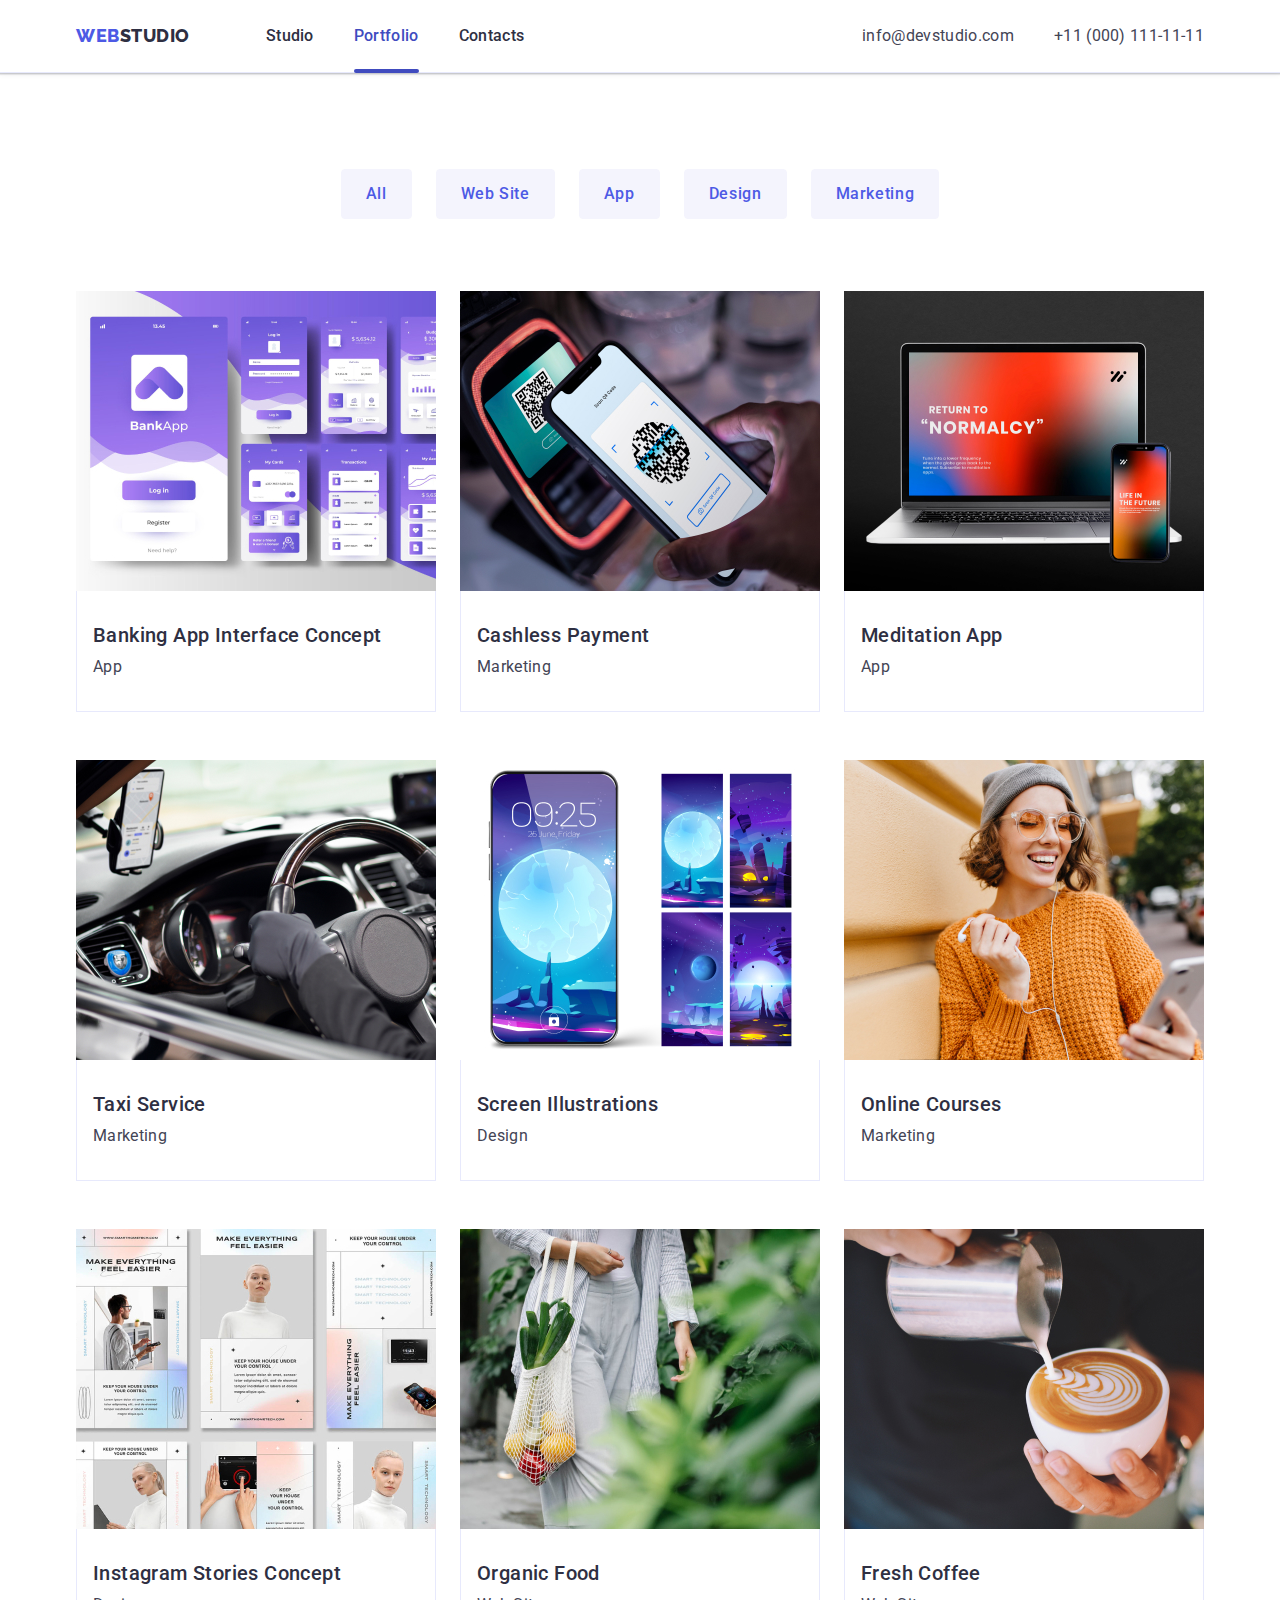
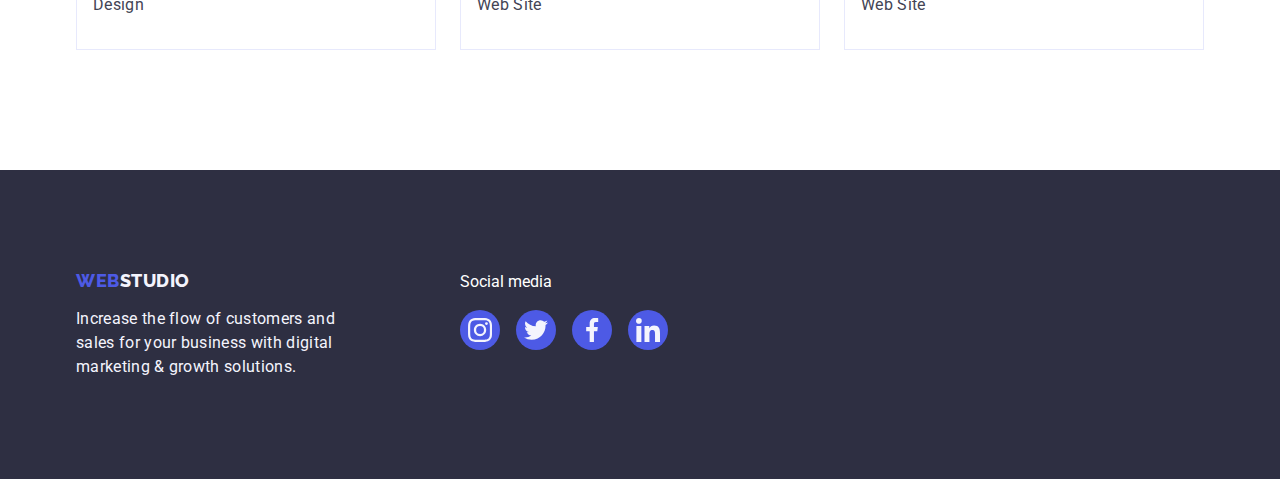
==== commit 4a098552: "16" ====
--- a/portfolio.html
+++ b/portfolio.html
@@ -81,10 +81,18 @@
                     <!-- Project Card 1 -->
                     <li class="prtf-card-item">
                         <a href="" class="link prtf-card-link">
-                            <img src="./images/portfolio/violet-screens.jpg" alt="Violet-screens" width="360" height="300">
-                            <p>
-
-                            </p>
+                            <div class="prtf-image-box">
+                                <img src="./images/portfolio/violet-screens.jpg" alt="Violet-screens" width="360" height="300">
+                                <div class="overlay">
+                                    <p class="overlay-text">
+                                        14 Stylish and User-Friendly App Design Concepts
+                                        · Task Manager App
+                                        · Calorie Tracker App
+                                        · Exotic Fruit Ecommerce App
+                                        · Cloud Storage App
+                                    </p>
+                                </div>
+                            </div>
                             <div class="prtf-card-content">
                                 <h2 class="description">Banking App Interface Concept</h2>
                                 <p class="prtf-paragraph">App</p>
@@ -115,10 +123,18 @@
                     <!-- Project Card 3 -->
                     <li class="prtf-card-item">
                         <a href="" class="link prtf-card-link">
-                            <img src="./images/portfolio/notebook.jpg" alt="Notebook" width="360" height="300">
-                            <p>
-
-                            </p>
+                            <div class="prtf-image-box">
+                                <img src="./images/portfolio/notebook.jpg" alt="Notebook" width="360" height="300">
+                                <div class="overlay">
+                                    <p class="overlay-text">
+                                        14 Stylish and User-Friendly App Design Concepts
+                                        · Task Manager App
+                                        · Calorie Tracker App
+                                        · Exotic Fruit Ecommerce App
+                                        · Cloud Storage App
+                                    </p>
+                                </div>
+                            </div>
                             <div class="prtf-card-content">
                                 <h2 class="description">Meditation App</h2>
                                 <p class="prtf-paragraph">App</p>
@@ -129,10 +145,18 @@
                     <!-- Project Card 4 -->
                     <li class="prtf-card-item">
                         <a href="" class="link prtf-card-link">
-                            <img src="./images/portfolio/car-sterring.jpg" alt="Taxi" width="360" height="300">
-                            <p>
-
-                            </p>
+                            <div class="prtf-image-box">
+                                <img src="./images/portfolio/car-sterring.jpg" alt="Taxi" width="360" height="300">
+                                <div class="overlay">
+                                    <p class="overlay-text">
+                                        14 Stylish and User-Friendly App Design Concepts
+                                        · Task Manager App
+                                        · Calorie Tracker App
+                                        · Exotic Fruit Ecommerce App
+                                        · Cloud Storage App
+                                    </p>
+                                </div>
+                            </div>
                             <div class="prtf-card-content">
                                 <h2 class="description">Taxi Service</h2>
                                 <p class="prtf-paragraph">Marketing</p>
@@ -142,10 +166,18 @@
                     <!-- Project Card 5 -->
                     <li class="prtf-card-item">
                         <a href="" class="link prtf-card-link">
-                            <img src="./images/portfolio/moon-on-screen.jpg" alt="Screen illustrations" width="360" height="300">
-                            <p>
-
-                            </p>
+                            <div class="prtf-image-box">
+                                <img src="./images/portfolio/moon-on-screen.jpg" alt="Screen illustrations" width="360" height="300">
+                                <div class="overlay">
+                                    <p class="overlay-text">
+                                        14 Stylish and User-Friendly App Design Concepts
+                                        · Task Manager App
+                                        · Calorie Tracker App
+                                        · Exotic Fruit Ecommerce App
+                                        · Cloud Storage App
+                                    </p>
+                                </div>
+                            </div>
                             <div class="prtf-card-content">
                                 <h2 class="description">Screen Illustrations</h2>
                                 <p class="prtf-paragraph">Design</p>
@@ -155,10 +187,18 @@
                     <!-- Project Card 6 -->
                     <li class="prtf-card-item">
                         <a href="" class="link prtf-card-link">
-                            <img src="./images/portfolio/girl.jpg" alt="Smile girl" width="360" height="300">
-                            <p>
-
-                            </p>
+                            <div class="prtf-image-box">
+                                <img src="./images/portfolio/girl.jpg" alt="Smile girl" width="360" height="300">
+                                <div class="overlay">
+                                    <p class="overlay-text">
+                                        14 Stylish and User-Friendly App Design Concepts
+                                        · Task Manager App
+                                        · Calorie Tracker App
+                                        · Exotic Fruit Ecommerce App
+                                        · Cloud Storage App
+                                    </p>
+                                </div>
+                            </div>
                             <div class="prtf-card-content">
                                 <h2 class="description">Online Courses</h2>
                                 <p class="prtf-paragraph">Marketing</p>
@@ -169,10 +209,18 @@
                     <!-- Project Card 7 -->
                     <li class="prtf-card-item">
                         <a href="" class="link prtf-card-link">
-                            <img src="./images/portfolio/ankets.jpg" alt="Instagram stories concept" width="360" height="300">
-                            <p>
-
-                            </p>
+                            <div class="prtf-image-box">
+                                <img src="./images/portfolio/ankets.jpg" alt="Instagram stories concept" width="360" height="300">
+                                <div class="overlay">
+                                    <p class="overlay-text">
+                                        14 Stylish and User-Friendly App Design Concepts
+                                        · Task Manager App
+                                        · Calorie Tracker App
+                                        · Exotic Fruit Ecommerce App
+                                        · Cloud Storage App
+                                    </p>
+                                </div>
+                            </div>
                             <div class="prtf-card-content">
                                 <h2 class="description">Instagram Stories Concept</h2>
                                 <p class="prtf-paragraph">Design</p>
@@ -182,10 +230,18 @@
                     <!-- Project Card 8 -->
                     <li class="prtf-card-item">
                         <a href="" class="link prtf-card-link">
-                            <img src="./images/portfolio/fruit-pack.jpg" alt="Organic food" width="360" height="300">
-                            <p>
-
-                            </p>
+                            <div class="prtf-image-box">
+                                <img src="./images/portfolio/fruit-pack.jpg" alt="Organic food" width="360" height="300">
+                                <div class="overlay">
+                                    <p class="overlay-text">
+                                        14 Stylish and User-Friendly App Design Concepts
+                                        · Task Manager App
+                                        · Calorie Tracker App
+                                        · Exotic Fruit Ecommerce App
+                                        · Cloud Storage App
+                                    </p>
+                                </div>
+                            </div>
                             <div class="prtf-card-content">
                                 <h2 class="description">Organic Food</h2>
                                 <p class="prtf-paragraph">Web Site</p>
@@ -195,10 +251,18 @@
                     <!-- Project Card 9 -->
                     <li class="prtf-card-item">
                         <a href="" class="link prtf-card-link">
-                            <img src="./images/portfolio/coffe.jpg" alt="Fresh coffee" width="360" height="300">
-                            <p>
-
-                            </p>
+                            <div class="prtf-image-box">
+                                <img src="./images/portfolio/coffe.jpg" alt="Fresh coffee" width="360" height="300">
+                                <div class="overlay">
+                                    <p class="overlay-text">
+                                        14 Stylish and User-Friendly App Design Concepts
+                                        · Task Manager App
+                                        · Calorie Tracker App
+                                        · Exotic Fruit Ecommerce App
+                                        · Cloud Storage App
+                                    </p>
+                                </div>
+                            </div>
                             <div class="prtf-card-content">
                                 <h2 class="description">Fresh Coffee</h2>
                                 <p class="prtf-paragraph">Web Site</p>
@@ -259,7 +323,9 @@
 
 
     <!-- Animation -->
-    <script src="./js/animation.js"></script>
+    <div class="prtf-image-box">
+        <script src="./js/animation.js"></script>
+    </div>
     <!-- Aos -->
     <script src="https://unpkg.com/aos@2.3.1/dist/aos.js"></script>
 </body>
--- a/css/style.css
+++ b/css/style.css
@@ -1,4 +1,8 @@
-/* Reset */
+/**
+  |============================
+  | Reset
+  |============================
+*/
 h1,h2,h3,h4,h5,h6,p {margin: 0;}
 a {text-decoration: none; color: currentColor;}
 ul {margin: 0; padding: 0; list-style: none;}
@@ -11,7 +15,11 @@
 }
 
 
-/* Root */
+/**
+  |============================
+  | Root
+  |============================
+*/
 :root {
 	--iris: #4d5ae5;
 	--ocean: #404bbf;
@@ -27,9 +35,14 @@
 	--dairy: #fcfcfc;
 
 	--anim-properties: 250ms cubic-bezier(0.4, 0, 0.2, 1);
-}
-
-/* Other */
+  --cubic: cubic-bezier(0.4, 0, 0.2, 1);
+}
+
+/**
+  |============================
+  | Other
+  |============================
+*/
 .body {
 font-family: "Roboto", sans-serif; 
 color: var(--slate); 
@@ -62,7 +75,11 @@
 
 
 
-/* Header */
+/**
+  |============================
+  | Header
+  |============================
+*/
 .header{
 border-bottom: 1px solid var(--cornflower);
 box-shadow: 0px 2px 1px rgba(46, 47, 66, 0.08), 
@@ -148,6 +165,7 @@
 bottom: -1px;
 }
 .current{
+color: var(--ocean);
 }
 
 .header-links.current::after { background-color: var(--ocean);
@@ -167,8 +185,11 @@
 gap: 40px;
 }
 
-
-/* Studio */
+/**
+  |============================
+  | Studio
+  |============================
+*/
 
 /* Hero image */
 .first-sections {
@@ -442,7 +463,11 @@
 }
 
 
-/* Portfolio */
+/**
+  |============================
+  | Portfolio
+  |============================
+*/
 .portfolio-sections {
 padding: 96px 0 120px
 }
@@ -541,7 +566,7 @@
 left: 0;
 width: 100%;
 height: 100%;
-padding: 40px 32px 164px;
+padding: 40px 32px 0;
 background-color: var(--iris);
 transform: translateY(100%);
 transition: transform var(--anim-properties);
@@ -574,7 +599,11 @@
 }
 
 
-/* Footer */
+/**
+  |============================
+  | Footer
+  |============================
+*/
 .footer {
 background-color: var(--navy-blue);
 padding: 100px 0;
@@ -646,17 +675,20 @@
 }
 
 
-/* Modal window */
+/**
+  |============================
+  | Modal window
+  |============================
+*/
+/* Backdrop */
 .backdrop{
 position: absolute;
 top: 0;
-left: 50%;
-transform: translate(-50%, 0);
-width: 1440px;
-height: 677px;
+left: 0;
+width: 100%;
+height: 100%;
 background-color: rgba(46, 47, 66, 0.4);
-transition: 500ms;
-overflow: hidden;
+transition: opacity 500ms var(--cubic);
 }
 
 .backdrop.is-hidden{
@@ -665,40 +697,57 @@
 pointer-events: none;
 }
 
+/* Window */
 .modal {
 position: absolute;
 width: 408px;
 min-height: 576px;
-left: 516px;
-top: 88px;
+left: 50%;
+top: 50%;
+transform: translate(-50%, 0);
 background: var(--dairy);
 box-shadow: 0px 1px 1px rgba(0, 0, 0, 0.14), 
 0px 1px 3px rgba(0, 0, 0, 0.12), 
 0px 2px 1px rgba(0, 0, 0, 0.2);
 border-radius: 4px;
-padding: 24px;
-transform: scale(1) translateX(0);
-transition: 500ms;
+padding: 72px 24px 24px 24px;
+transform: translate(-50%, -50%) scale(1) ;
+transition: transform 500ms var(--cubic);
 }
 
 .backdrop.is-hidden .modal{
-transform: scale(0.1) translateX(100%); 
+transform: scale(0.4) translate(-100%, 100%) rotate(-180deg); 
 opacity: 0;
 transition: 500ms;
 }
 
+/* Close button */
 .modal-button {
-display: block;
+position: absolute;
+top: 24px;
+right: 24px;
 width: 24px;
 height: 24px;
-margin-left: auto;
 border-radius: 50%;
 background: var(--cornflower);
 border: 1px solid rgba(0, 0, 0, 0.1);
 cursor: pointer;
-}
+transition: background-color var(--anim-properties);
+}
+
 .modal-icon {
 display: block;
 margin: 0 auto;
 fill: var(--navy-blue);
+transition: fill var(--anim-properties);
+}
+
+.modal-button:hover, .modal-button:focus {
+background-color: var(--ocean);
+}
+.modal-button:hover > .modal-icon {
+  fill: var(--white);
+}
+.modal-button:focus > .modal-icon{
+   fill: var(--white);
 }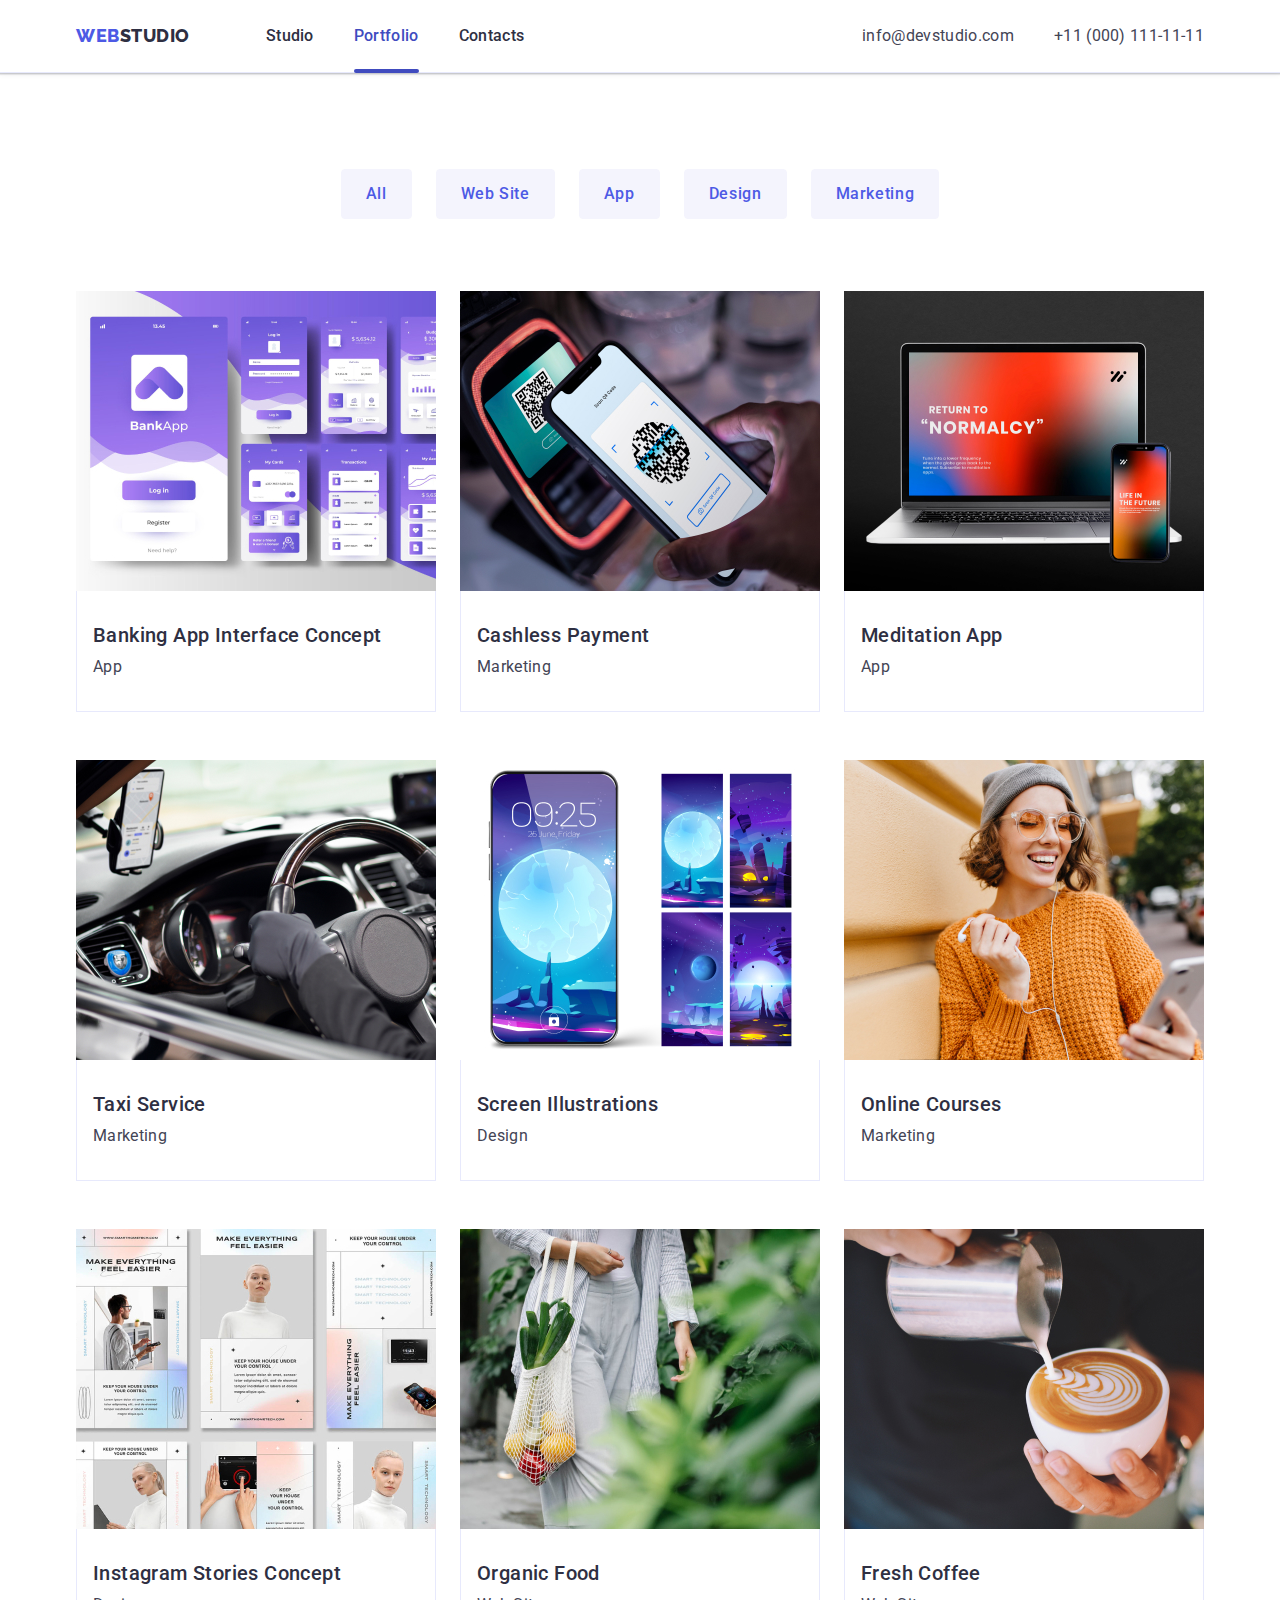
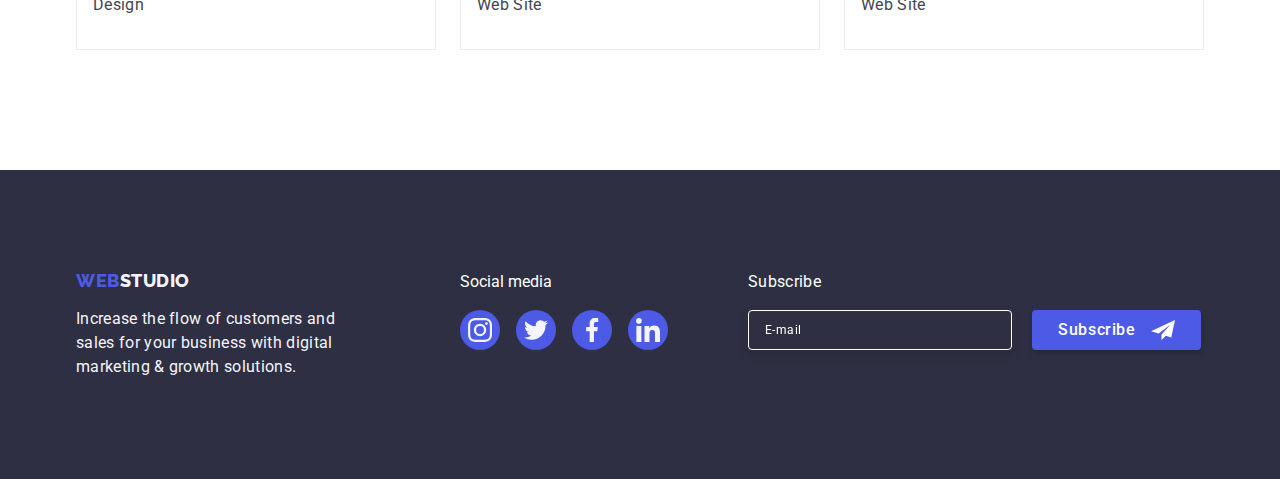
==== commit d7ff17e5: "13" ====
--- a/portfolio.html
+++ b/portfolio.html
@@ -278,48 +278,63 @@
 
     <!-- Footer -->
 
-    <footer class="footer ">
-        <div class="container flex-footer">
-            <div class="footer-logo">
-                <a href="./index.html" class="link web-logo logo-pad">Web<span class="studio-color">Studio</span></a>
-                <p class="foter-paragraph">Increase the flow of customers and sales for your business with digital marketing
-                    &#38; growth solutions.</p>
+        <footer class="footer ">
+            <div class="container flex-footer">
+                <!-- Logo -->
+                <div class="footer-logo">
+                    <a href="./index.html" class="link web-logo logo-pad">Web<span class="studio-color">Studio</span></a>
+                    <p class="foter-paragraph">Increase the flow of customers and sales for your business with digital marketing
+                        &#38; growth solutions.</p>
+                </div>
+                <!-- Social list -->
+                <div class="social-media">
+                    <p class="social-title">Social media</p>
+                    <ul class="list social-footer">
+                        <li class="social-footer-list">
+                            <a href="" class="link footer-items" target="_blank" rel="noopener norefferer">
+                                <svg class="icon" width="24" height="24">
+                                    <use href="./images/icons.svg#instagram"></use>
+                                </svg>
+                            </a>
+                        </li>
+                        <li class="social-footer-list">
+                            <a href="" class="link footer-items" target="_blank" rel="noopener norefferer">
+                                <svg class="icon" width="24" height="24">
+                                    <use href="./images/icons.svg#twitter"></use>
+                                </svg>
+                            </a>
+                        </li>
+                        <li class="social-footer-list">
+                            <a href="" class="link footer-items" target="_blank" rel="noopener norefferer">
+                                <svg class="icon" width="24" height="24">
+                                    <use href="./images/icons.svg#facebook"></use>
+                                </svg>
+                            </a>
+                        </li>
+                        <li class="social-footer-list">
+                            <a href="" class="link footer-items" target="_blank" rel="noopener norefferer">
+                                <svg class="icon" width="24" height="24">
+                                    <use href="./images/icons.svg#linkedin"></use>
+                                </svg>
+                            </a>
+                        </li>
+                    </ul>
+                </div>
+                <!-- Subscribe -->
+                <div class="subscribe-form">
+                    <p class="subscribe-title">Subscribe</p>
+                    <form class="footer-form" name="footer-form">
+                        <input class="footer-input" type="email" name="email" placeholder="E-mail">
+                        <button class="subscribe-btn btn" type="submit">
+                            <span class="subscribe-text">Subscribe</span>
+                            <svg class="sender-icon" width="24" height="24">
+                                <use href="./images/icons.svg#sender"></use>
+                            </svg>
+                        </button>
+                    </form>
+                </div>
             </div>
-            <div class="social-media">
-                <p class="social-title">Social media</p>
-                <ul class="list social-footer">
-                    <li class="social-footer-list">
-                        <a href="" class="link footer-items" target="_blank" rel="noopener norefferer">
-                            <svg class="icon" width="24" height="24">
-                                <use href="./images/icons.svg#instagram"></use>
-                            </svg>
-                        </a>
-                    </li>
-                    <li class="social-footer-list">
-                        <a href="" class="link footer-items" target="_blank" rel="noopener norefferer">
-                            <svg class="icon" width="24" height="24">
-                                <use href="./images/icons.svg#twitter"></use>
-                            </svg>
-                        </a>
-                    </li>
-                    <li class="social-footer-list">
-                        <a href="" class="link footer-items" target="_blank" rel="noopener norefferer">
-                            <svg class="icon" width="24" height="24">
-                                <use href="./images/icons.svg#facebook"></use>
-                            </svg>
-                        </a>
-                    </li>
-                    <li class="social-footer-list">
-                        <a href="" class="link footer-items" target="_blank" rel="noopener norefferer">
-                            <svg class="icon" width="24" height="24">
-                                <use href="./images/icons.svg#linkedin"></use>
-                            </svg>
-                        </a>
-                    </li>
-                </ul>
-            </div>
-        </div>
-    </footer>
+        </footer>
 
 
     <!-- Animation -->
--- a/css/style.css
+++ b/css/style.css
@@ -673,6 +673,94 @@
 
 .footer-items:hover, .footer-items:focus{ background-color: var(--green);
 }
+
+.social-media{
+margin-right: 80px ;
+}
+
+/* Subscribe */
+
+.footer-form{
+display: flex;
+position: relative;
+}
+
+.subscribe-form{
+width: 453px;
+min-height: 80px;
+}
+
+.subscribe-title{
+margin-bottom: 16px;
+font-weight: medium;
+font-size: 16px;
+line-height: 1.5;
+letter-spacing: 0.02em;
+color:var(--white);
+}
+
+.subscribe-btn{
+display: flex;
+flex-direction: row;
+justify-content: center;
+align-items: center;
+padding: 8px 24px;
+gap: 16px;
+background: var(--iris);
+border-radius: 4px;
+position: absolute;
+right: 0;
+top: 0;
+width: 165px;
+height: 40px;
+}
+
+.sender-icon{
+fill: var(--white);
+}
+
+.subscribe-text{
+width: 77px;
+min-height: 24px;
+font-weight: 500;
+font-size: 16px;
+line-height: 1.5;
+display: flex;
+align-items: center;
+text-align: center;
+letter-spacing: 0.04em;
+color:var(--white);
+}
+
+.footer-input{
+position: absolute;
+left:0;
+top: 0;
+border: 1px solid var(--white);
+filter: drop-shadow(0px 4px 4px rgba(0, 0, 0, 0.15));
+border-radius: 4px;
+background-color: var(--navy-blue);
+width: 264px;
+min-height: 40px;
+color: var(--white);
+}
+
+::placeholder{
+position: absolute;
+top: 50%;
+left: 16px;
+transform: translateY(-30%);
+font-weight: 400;
+font-size: 12px;
+line-height: 2;
+display: flex;
+align-items: center;
+letter-spacing: 0.04em;
+color: var(--white);
+width: 36px;
+min-height: 24px;
+}
+
 
 
 /**
